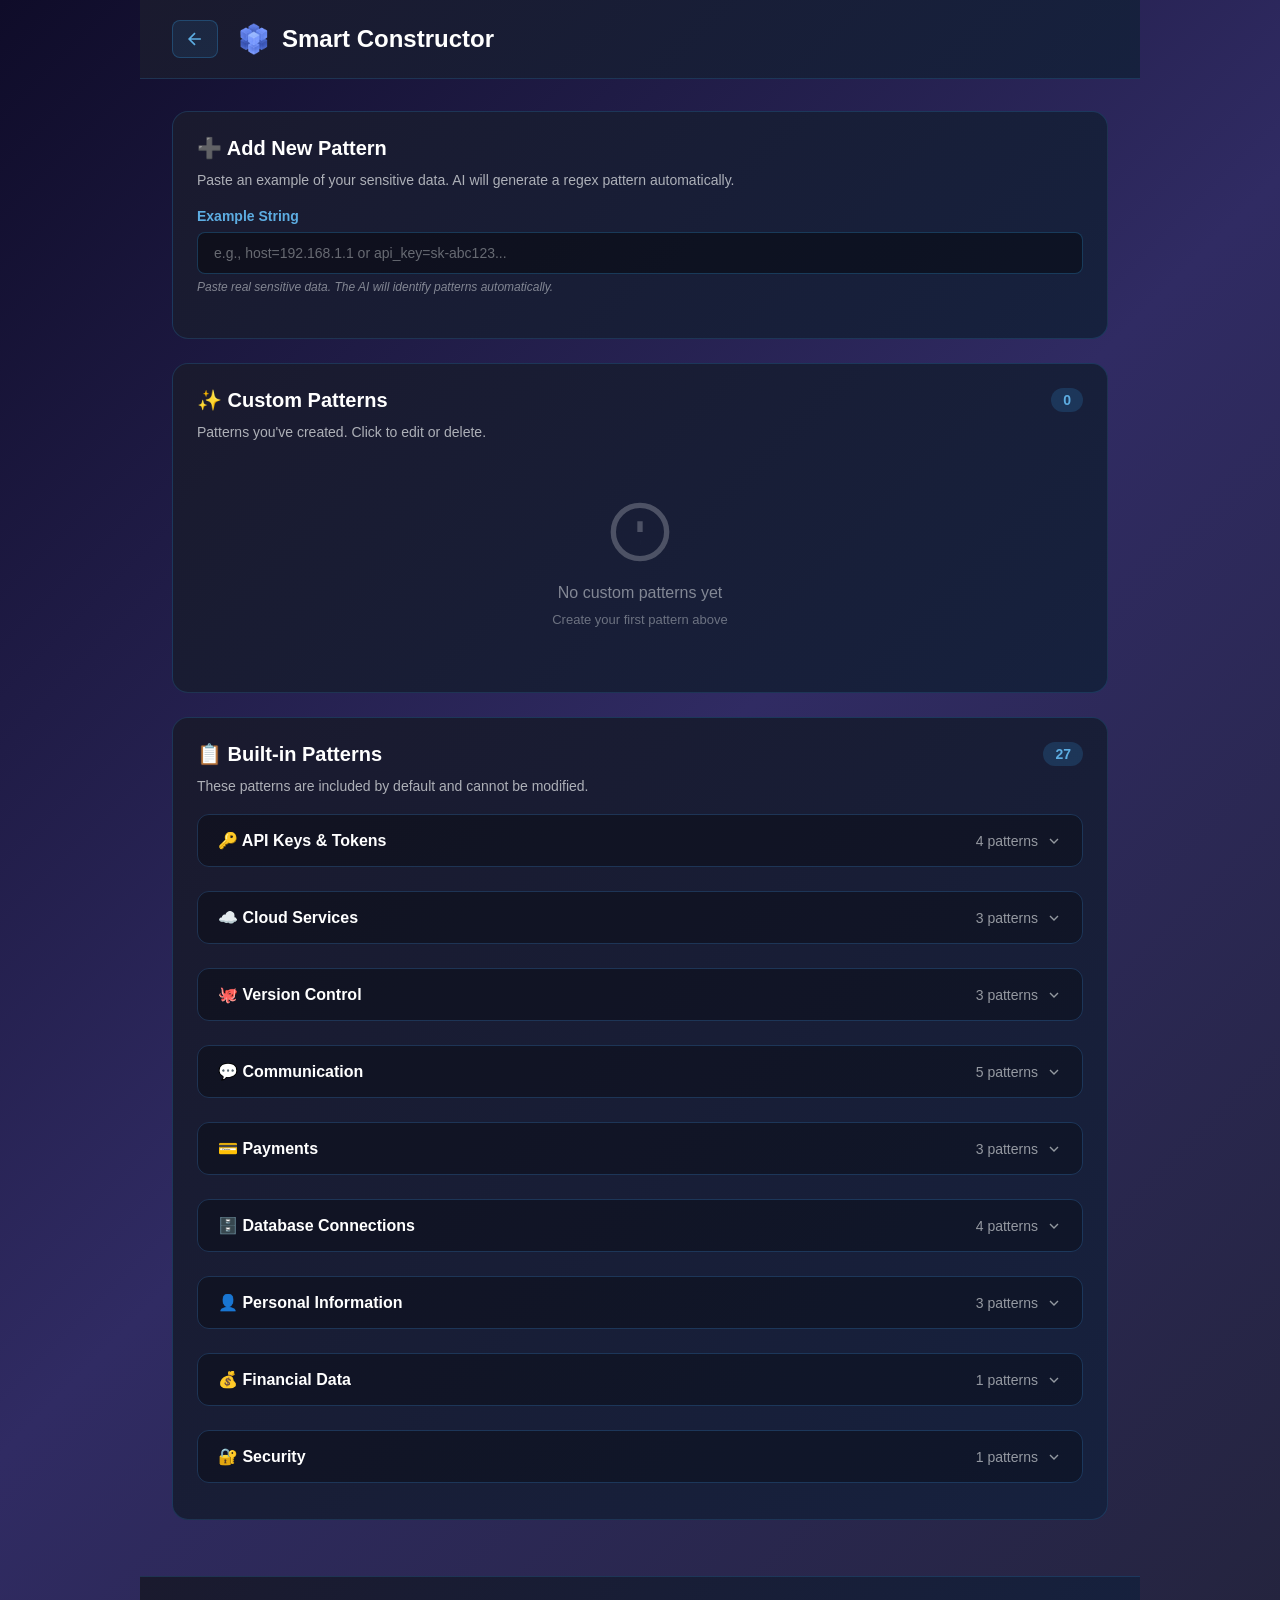
==== extension/constructor.html @ f518354b "Fix: Smart Constructor and clipboard paste improvements - Fixed custom pattern detection: content.js" ====
<!DOCTYPE html>
<html lang="en">

<head>
    <meta charset="UTF-8">
    <meta name="viewport" content="width=device-width, initial-scale=1.0">
    <title>Smart Constructor - Nolex</title>
    <link rel="stylesheet" href="constructor.css">
</head>

<body>
    <div class="constructor-container">
        <!-- Header -->
        <header class="constructor-header">
            <button id="back-btn" class="back-btn" title="Back to Popup">
                <svg width="20" height="20" viewBox="0 0 24 24" fill="none" stroke="currentColor" stroke-width="2">
                    <path d="M19 12H5M12 19l-7-7 7-7" />
                </svg>
            </button>
            <div class="header-title">
                <img src="icons/icon48.png" alt="Nolex" class="header-logo">
                <h1>Smart Constructor</h1>
            </div>
        </header>

        <!-- Main Content -->
        <main class="constructor-main">
            <!-- Add Pattern Section -->
            <section class="section add-section">
                <div class="section-header">
                    <h2>➕ Add New Pattern</h2>
                </div>
                <p class="section-description">
                    Paste an example of your sensitive data. AI will generate a regex pattern automatically.
                </p>

                <div class="add-pattern-form">
                    <!-- Step 1: Input Example -->
                    <div class="form-group">
                        <label for="example-input">Example String</label>
                        <input type="text" id="example-input" class="input-field"
                            placeholder="e.g., host=192.168.1.1 or api_key=sk-abc123...">
                        <small class="input-hint">
                            Paste real sensitive data. The AI will identify patterns automatically.
                        </small>
                    </div>

                    <!-- Pattern Analysis (shows after input) -->
                    <div id="pattern-analysis" class="pattern-analysis hidden">
                        <h3>🔍 Detected Pattern Parts</h3>
                        <div id="analysis-result" class="analysis-result">
                            <!-- Populated by JS -->
                        </div>
                        <div id="analysis-warnings" class="analysis-warnings">
                            <!-- Warnings shown here -->
                        </div>
                    </div>

                    <!-- Step 2: Configuration -->
                    <div id="pattern-config" class="pattern-config hidden">
                        <h3>⚙️ Pattern Configuration</h3>

                        <div class="form-group">
                            <label for="pattern-name">Pattern Name</label>
                            <input type="text" id="pattern-name" class="input-field"
                                placeholder="e.g., Internal Database Host">
                        </div>

                        <div class="form-group">
                            <label for="replacement-text">Replacement Text</label>
                            <input type="text" id="replacement-text" class="input-field"
                                placeholder="e.g., ***DB_HOST_REDACTED***">
                        </div>

                        <div class="form-group">
                            <label>Match Mode</label>
                            <div class="radio-group">
                                <label class="radio-label">
                                    <input type="radio" name="match-mode" value="pattern" checked>
                                    <span>Pattern Match</span>
                                    <small>Match similar values (recommended)</small>
                                </label>
                                <label class="radio-label">
                                    <input type="radio" name="match-mode" value="strict">
                                    <span>Strict Match</span>
                                    <small>Match only this exact value</small>
                                </label>
                            </div>
                        </div>

                        <div class="form-group">
                            <label class="checkbox-label">
                                <input type="checkbox" id="case-sensitive">
                                <span>Case sensitive</span>
                            </label>
                        </div>

                        <div class="form-group">
                            <label>Generated Regex Pattern</label>
                            <div class="regex-preview">
                                <code id="generated-regex">...</code>
                                <button id="edit-regex-btn" class="icon-btn" title="Edit regex manually">
                                    <svg width="16" height="16" viewBox="0 0 24 24" fill="none" stroke="currentColor"
                                        stroke-width="2">
                                        <path d="M11 4H4a2 2 0 0 0-2 2v14a2 2 0 0 0 2 2h14a2 2 0 0 0 2-2v-7"></path>
                                        <path d="M18.5 2.5a2.121 2.121 0 0 1 3 3L12 15l-4 1 1-4 9.5-9.5z"></path>
                                    </svg>
                                </button>
                            </div>
                            <textarea id="regex-editor" class="regex-editor hidden"
                                placeholder="Edit regex pattern..."></textarea>
                        </div>
                    </div>

                    <!-- Step 3: Test Pattern -->
                    <div id="pattern-test" class="pattern-test hidden">
                        <h3>🧪 Test Your Pattern</h3>

                        <div class="form-group">
                            <label for="test-input">Test String</label>
                            <input type="text" id="test-input" class="input-field"
                                placeholder="Enter text to test if pattern matches...">
                        </div>

                        <div id="test-result" class="test-result">
                            <!-- Test results shown here -->
                        </div>
                    </div>

                    <!-- Actions -->
                    <div id="pattern-actions" class="pattern-actions hidden">
                        <button id="clear-btn" class="btn btn-secondary">Clear</button>
                        <button id="save-pattern-btn" class="btn btn-primary">
                            Save Custom Pattern
                        </button>
                    </div>
                </div>
            </section>

            <!-- Custom Patterns Section -->
            <section class="section custom-section">
                <div class="section-header">
                    <h2>✨ Custom Patterns</h2>
                    <span class="pattern-count" id="custom-count">0</span>
                </div>
                <p class="section-description">
                    Patterns you've created. Click to edit or delete.
                </p>
                <div id="custom-patterns" class="patterns-container">
                    <div class="empty-state">
                        <svg width="64" height="64" viewBox="0 0 24 24" fill="none" stroke="currentColor"
                            stroke-width="2">
                            <circle cx="12" cy="12" r="10"></circle>
                            <path d="M12 8v4M12 16h.01"></path>
                        </svg>
                        <p>No custom patterns yet</p>
                        <small>Create your first pattern above</small>
                    </div>
                </div>
            </section>

            <!-- Built-in Patterns Section -->
            <section class="section built-in-section">
                <div class="section-header">
                    <h2>📋 Built-in Patterns</h2>
                    <span class="pattern-count" id="builtin-count">27</span>
                </div>
                <p class="section-description">
                    These patterns are included by default and cannot be modified.
                </p>
                <div id="builtin-patterns" class="patterns-container">
                    <!-- Dynamically populated by constructor.js -->
                    <div class="loading">Loading patterns...</div>
                </div>
            </section>
        </main>

        <!-- Footer -->
        <footer class="constructor-footer">
            <p>Nolex Smart Constructor • AI-powered pattern detection</p>
        </footer>

        <!-- Custom Confirm Dialog -->
        <div id="confirm-dialog" class="confirm-overlay hidden">
            <div class="confirm-modal">
                <p id="confirm-message">Are you sure?</p>
                <div class="confirm-buttons">
                    <button id="confirm-cancel" class="btn btn-secondary">Cancel</button>
                    <button id="confirm-ok" class="btn btn-primary">Delete</button>
                </div>
            </div>
        </div>
    </div>

    <!-- Scripts -->
    <script src="detector.js"></script>
    <script src="smart_generator.js"></script>
    <script src="constructor.js"></script>
</body>

</html>
---- extension/constructor.css ----
/* Smart Constructor Styles - Dark Theme */

* {
    margin: 0;
    padding: 0;
    box-sizing: border-box;
}

body {
    font-family: -apple-system, BlinkMacSystemFont, 'Segoe UI', Roboto, 'Helvetica Neue', Arial, sans-serif;
    background: linear-gradient(135deg, #0f0c29 0%, #302b63 50%, #24243e 100%);
    color: #ecf0f1;
    min-height: 100vh;
    overflow-x: hidden;
}

.constructor-container {
    max-width: 1000px;
    margin: 0 auto;
    min-height: 100vh;
    display: flex;
    flex-direction: column;
}

/* Header */
.constructor-header {
    background: linear-gradient(135deg, #1a1a2e 0%, #16213e 100%);
    padding: 20px 32px;
    display: flex;
    align-items: center;
    gap: 20px;
    border-bottom: 1px solid rgba(52, 152, 219, 0.2);
    position: sticky;
    top: 0;
    z-index: 100;
}

.back-btn {
    background: rgba(52, 152, 219, 0.1);
    border: 1px solid rgba(52, 152, 219, 0.3);
    border-radius: 8px;
    padding: 8px 12px;
    color: #5dade2;
    cursor: pointer;
    transition: all 0.2s ease;
    display: flex;
    align-items: center;
    justify-content: center;
}

.back-btn:hover {
    background: rgba(52, 152, 219, 0.2);
    border-color: #5dade2;
    transform: translateX(-2px);
}

.header-title {
    display: flex;
    align-items: center;
    gap: 12px;
    flex: 1;
}

.header-logo {
    width: 32px;
    height: 32px;
}

.constructor-header h1 {
    font-size: 24px;
    font-weight: 600;
    color: #fff;
}

/* Main Content */
.constructor-main {
    flex: 1;
    padding: 32px;
}

/* Sections */
.section {
    background: linear-gradient(135deg, #1a1a2e 0%, #16213e 100%);
    border: 1px solid rgba(52, 152, 219, 0.2);
    border-radius: 16px;
    padding: 24px;
    margin-bottom: 24px;
}

.section-header {
    display: flex;
    align-items: center;
    justify-content: space-between;
    margin-bottom: 12px;
}

.section-header h2 {
    font-size: 20px;
    font-weight: 600;
    color: #fff;
}

.pattern-count {
    background: rgba(52, 152, 219, 0.2);
    color: #5dade2;
    padding: 4px 12px;
    border-radius: 12px;
    font-size: 14px;
    font-weight: 600;
}

.section-description {
    color: rgba(236, 240, 241, 0.7);
    font-size: 14px;
    margin-bottom: 20px;
}

/* Patterns Container */
.patterns-container {
    display: flex;
    flex-direction: column;
    gap: 12px;
}

.loading,
.empty-state {
    text-align: center;
    padding: 40px 20px;
    color: rgba(236, 240, 241, 0.5);
}

.empty-state svg {
    margin-bottom: 16px;
    opacity: 0.5;
}

.empty-state p {
    font-size: 16px;
    margin-bottom: 8px;
}

.empty-state small {
    font-size: 13px;
    color: rgba(236, 240, 241, 0.4);
}

/* Pattern Category */
.pattern-category {
    border: 1px solid rgba(52, 152, 219, 0.2);
    border-radius: 12px;
    overflow: hidden;
    margin-bottom: 12px;
}

.category-header {
    background: rgba(0, 0, 0, 0.3);
    padding: 16px 20px;
    display: flex;
    align-items: center;
    justify-content: space-between;
    cursor: pointer;
    transition: all 0.2s ease;
}

.category-header:hover {
    background: rgba(52, 152, 219, 0.1);
}

.category-title {
    display: flex;
    align-items: center;
    gap: 12px;
    font-size: 16px;
    font-weight: 600;
    color: #fff;
}

.category-count {
    display: flex;
    align-items: center;
    gap: 8px;
    color: rgba(236, 240, 241, 0.6);
    font-size: 14px;
}

.expand-icon {
    transition: transform 0.3s ease;
}

.expand-icon.expanded {
    transform: rotate(180deg);
}

.category-patterns {
    max-height: 0;
    overflow: hidden;
    transition: max-height 0.3s ease;
}

.category-patterns.expanded {
    max-height: 2000px;
}

/* Pattern Item */
.pattern-item {
    padding: 16px 20px;
    border-top: 1px solid rgba(52, 152, 219, 0.1);
    transition: all 0.2s ease;
}

.pattern-item:hover {
    background: rgba(52, 152, 219, 0.05);
}

.pattern-header {
    display: flex;
    align-items: center;
    justify-content: space-between;
    margin-bottom: 8px;
}

.pattern-name {
    font-size: 15px;
    font-weight: 600;
    color: #fff;
}

.pattern-actions {
    display: flex;
    gap: 8px;
}

.pattern-detail {
    color: rgba(236, 240, 241, 0.7);
    font-size: 13px;
    margin-bottom: 4px;
}

.pattern-example {
    background: rgba(0, 0, 0, 0.3);
    padding: 8px 12px;
    border-radius: 6px;
    font-family: 'Monaco', 'Menlo', 'Ubuntu Mono', monospace;
    font-size: 12px;
    color: #95a5a6;
    overflow-x: auto;
}

/* Form Elements */
.form-group {
    margin-bottom: 20px;
}

.form-group label {
    display: block;
    margin-bottom: 8px;
    font-size: 14px;
    font-weight: 600;
    color: #5dade2;
}

.input-field {
    width: 100%;
    padding: 12px 16px;
    background: rgba(0, 0, 0, 0.4);
    border: 1px solid rgba(52, 152, 219, 0.3);
    border-radius: 8px;
    color: #ecf0f1;
    font-size: 14px;
    transition: all 0.2s ease;
}

.input-field:focus {
    outline: none;
    border-color: #5dade2;
    background: rgba(52, 152, 219, 0.1);
}

.input-field::placeholder {
    color: rgba(236, 240, 241, 0.4);
}

.input-hint {
    display: block;
    margin-top: 6px;
    font-size: 12px;
    color: rgba(236, 240, 241, 0.5);
    font-style: italic;
}

/* Pattern Analysis */
.pattern-analysis {
    background: rgba(52, 152, 219, 0.1);
    border: 1px solid rgba(52, 152, 219, 0.3);
    border-radius: 12px;
    padding: 16px;
    margin: 20px 0;
}

.pattern-analysis h3 {
    font-size: 16px;
    margin-bottom: 12px;
    color: #5dade2;
}

.analysis-result {
    font-family: 'Monaco', 'Menlo', 'Ubuntu Mono', monospace;
    font-size: 14px;
    line-height: 1.8;
    padding: 12px;
    background: rgba(0, 0, 0, 0.3);
    border-radius: 6px;
    margin-bottom: 12px;
}

.static-part {
    color: rgba(236, 240, 241, 0.7);
}

.dynamic-part {
    color: #5dade2;
    font-weight: 600;
    padding: 2px 6px;
    background: rgba(52, 152, 219, 0.2);
    border-radius: 4px;
    cursor: help;
}

.analysis-warnings {
    margin-top: 12px;
}

.warning-item {
    display: flex;
    align-items: flex-start;
    gap: 8px;
    padding: 8px 12px;
    background: rgba(230, 126, 34, 0.1);
    border: 1px solid rgba(230, 126, 34, 0.3);
    border-radius: 6px;
    margin-bottom: 8px;
    color: #f39c12;
    font-size: 13px;
}

/* Radio Group */
.radio-group {
    display: flex;
    flex-direction: column;
    gap: 12px;
}

.radio-label {
    display: flex;
    align-items: flex-start;
    gap: 12px;
    padding: 12px;
    background: rgba(0, 0, 0, 0.2);
    border: 1px solid rgba(52, 152, 219, 0.2);
    border-radius: 8px;
    cursor: pointer;
    transition: all 0.2s ease;
}

.radio-label:hover {
    background: rgba(52, 152, 219, 0.1);
    border-color: rgba(52, 152, 219, 0.4);
}

.radio-label input[type="radio"] {
    margin-top: 2px;
    accent-color: #3498db;
}

.radio-label span {
    flex: 1;
}

.radio-label span:first-of-type {
    font-weight: 600;
    color: #fff;
}

.radio-label small {
    display: block;
    margin-top: 4px;
    color: rgba(236, 240, 241, 0.6);
    font-size: 12px;
}

/* Checkbox */
.checkbox-label {
    display: flex;
    align-items: center;
    gap: 8px;
    cursor: pointer;
    color: #ecf0f1;
}

.checkbox-label input[type="checkbox"] {
    width: 18px;
    height: 18px;
    accent-color: #3498db;
    cursor: pointer;
}

/* Regex Preview */
.regex-preview {
    display: flex;
    align-items: center;
    gap: 8px;
    padding: 12px;
    background: rgba(0, 0, 0, 0.4);
    border: 1px solid rgba(52, 152, 219, 0.3);
    border-radius: 6px;
}

.regex-preview code {
    flex: 1;
    font-family: 'Monaco', 'Menlo', 'Ubuntu Mono', monospace;
    font-size: 13px;
    color: #5dade2;
    word-break: break-all;
}

.regex-editor {
    width: 100%;
    min-height: 80px;
    padding: 12px;
    background: rgba(0, 0, 0, 0.4);
    border: 1px solid rgba(52, 152, 219, 0.3);
    border-radius: 6px;
    color: #ecf0f1;
    font-family: 'Monaco', 'Menlo', 'Ubuntu Mono', monospace;
    font-size: 13px;
    resize: vertical;
}

.regex-editor:focus {
    outline: none;
    border-color: #5dade2;
    background: rgba(52, 152, 219, 0.1);
}

/* Test Result */
.test-result {
    margin-top: 12px;
    padding: 12px;
    background: rgba(0, 0, 0, 0.3);
    border-radius: 6px;
}

.test-match {
    padding: 8px 12px;
    background: rgba(46, 204, 113, 0.1);
    border: 1px solid rgba(46, 204, 113, 0.3);
    border-radius: 6px;
    margin-bottom: 8px;
    color: #2ecc71;
    font-size: 13px;
}

.test-no-match {
    padding: 8px 12px;
    background: rgba(231, 76, 60, 0.1);
    border: 1px solid rgba(231, 76, 60, 0.3);
    border-radius: 6px;
    color: #e74c3c;
    font-size: 13px;
}

/* Buttons */
.btn {
    padding: 12px 24px;
    border: none;
    border-radius: 8px;
    font-size: 14px;
    font-weight: 600;
    cursor: pointer;
    transition: all 0.2s ease;
}

.btn:hover {
    transform: translateY(-2px);
    box-shadow: 0 8px 16px rgba(0, 0, 0, 0.3);
}

.btn:active {
    transform: translateY(0);
}

.btn-primary {
    background: linear-gradient(135deg, #3498db 0%, #2980b9 100%);
    color: white;
}

.btn-primary:hover {
    background: linear-gradient(135deg, #5dade2 0%, #3498db 100%);
}

.btn-secondary {
    background: linear-gradient(135deg, #95a5a6 0%, #7f8c8d 100%);
    color: white;
}

.btn-secondary:hover {
    background: linear-gradient(135deg, #7f8c8d 0%, #6c7a7b 100%);
}

.btn-danger {
    background: linear-gradient(135deg, #e74c3c 0%, #c0392b 100%);
    color: white;
    font-size: 12px;
    padding: 6px 12px;
}

.icon-btn {
    background: rgba(52, 152, 219, 0.1);
    border: 1px solid rgba(52, 152, 219, 0.3);
    border-radius: 6px;
    padding: 6px;
    color: #5dade2;
    cursor: pointer;
    transition: all 0.2s ease;
    display: flex;
    align-items: center;
    justify-content: center;
}

.icon-btn:hover {
    background: rgba(52, 152, 219, 0.2);
    border-color: #5dade2;
}

.icon-btn-danger {
    background: rgba(231, 76, 60, 0.1);
    border-color: rgba(231, 76, 60, 0.3);
    color: #e74c3c;
}

.icon-btn-danger:hover {
    background: rgba(231, 76, 60, 0.2);
    border-color: #e74c3c;
}

.pattern-actions-inline {
    display: flex;
    gap: 8px;
}

.pattern-actions {
    display: flex;
    gap: 12px;
    margin-top: 16px;
}

/* Footer */
.constructor-footer {
    background: linear-gradient(135deg, #1a1a2e 0%, #16213e 100%);
    padding: 20px 32px;
    text-align: center;
    border-top: 1px solid rgba(52, 152, 219, 0.2);
    color: rgba(236, 240, 241, 0.5);
    font-size: 13px;
}

/* Hidden */
.hidden {
    display: none !important;
}

/* Animations */
@keyframes fadeIn {
    from {
        opacity: 0;
        transform: translateY(10px);
    }

    to {
        opacity: 1;
        transform: translateY(0);
    }
}

.pattern-item,
.pattern-category {
    animation: fadeIn 0.3s ease-out;
}

/* Custom Confirm Dialog */
.confirm-overlay {
    position: fixed;
    top: 0;
    left: 0;
    right: 0;
    bottom: 0;
    background: rgba(0, 0, 0, 0.7);
    display: flex;
    align-items: center;
    justify-content: center;
    z-index: 1000;
}

.confirm-modal {
    background: linear-gradient(135deg, #1a1a2e 0%, #16213e 100%);
    border: 1px solid rgba(52, 152, 219, 0.3);
    border-radius: 16px;
    padding: 24px 32px;
    max-width: 400px;
    text-align: center;
    box-shadow: 0 20px 60px rgba(0, 0, 0, 0.5);
}

.confirm-modal p {
    font-size: 16px;
    color: #ecf0f1;
    margin-bottom: 24px;
}

.confirm-buttons {
    display: flex;
    gap: 12px;
    justify-content: center;
}
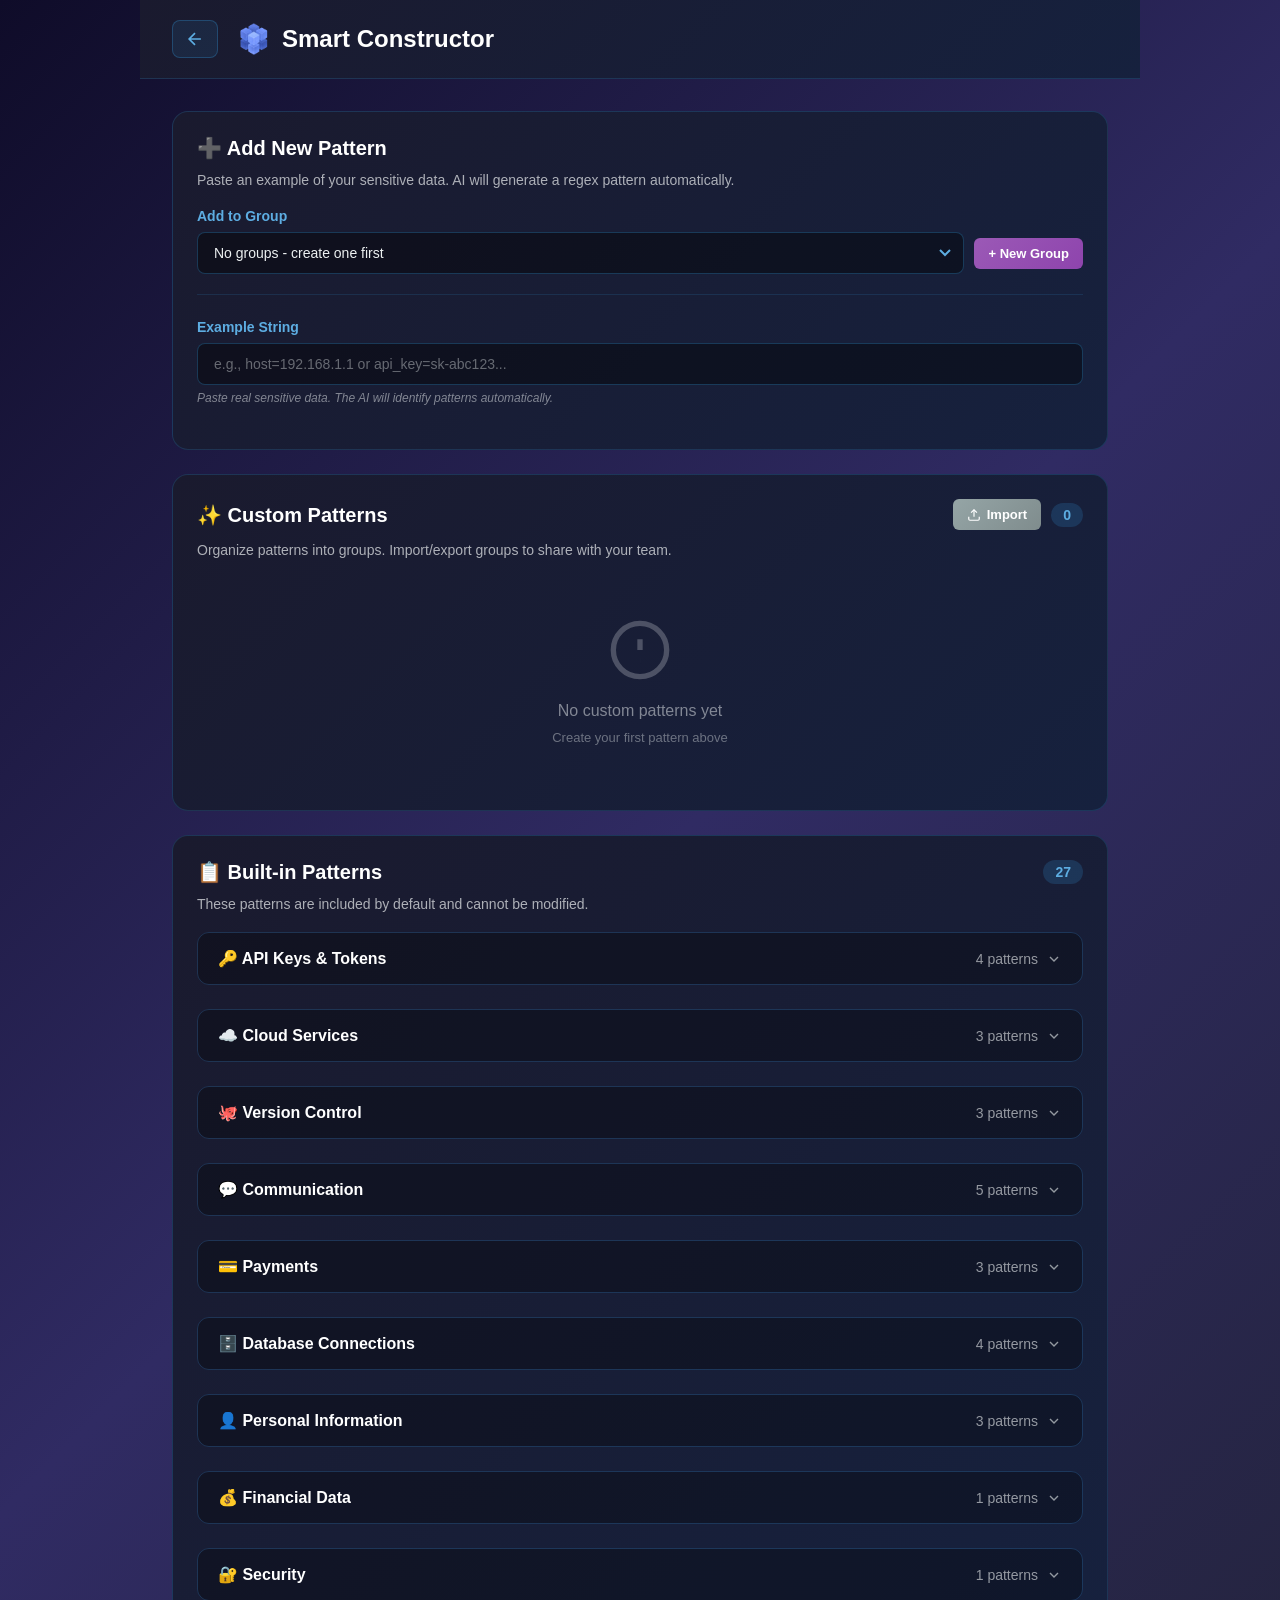
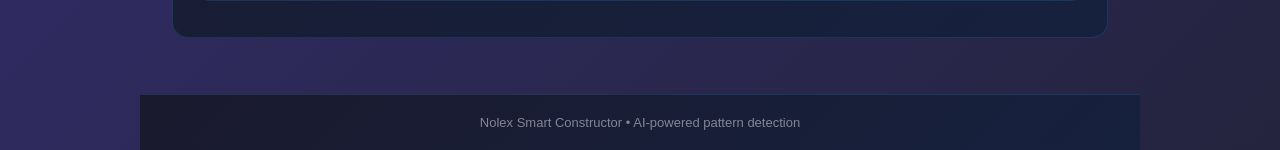
==== commit a7f4dab6: "Update extension: Pattern Groups, UI improvements, detector fixes - Add Pattern Groups with enable/d" ====
--- a/extension/constructor.html
+++ b/extension/constructor.html
@@ -35,6 +35,19 @@
                 </p>
 
                 <div class="add-pattern-form">
+                    <!-- Group Selection -->
+                    <div class="form-group group-select-row">
+                        <label for="group-select">Add to Group</label>
+                        <div class="group-select-wrapper">
+                            <select id="group-select" class="input-field select-field">
+                                <option value="">No groups - create one first</option>
+                            </select>
+                            <button id="new-group-inline-btn" class="btn btn-small btn-accent" title="Create new group">
+                                + New Group
+                            </button>
+                        </div>
+                    </div>
+
                     <!-- Step 1: Input Example -->
                     <div class="form-group">
                         <label for="example-input">Example String</label>
@@ -141,10 +154,20 @@
             <section class="section custom-section">
                 <div class="section-header">
                     <h2>✨ Custom Patterns</h2>
-                    <span class="pattern-count" id="custom-count">0</span>
+                    <div class="section-header-actions">
+                        <button id="import-group-btn" class="btn btn-small btn-secondary" title="Import pattern group from JSON file">
+                            <svg width="14" height="14" viewBox="0 0 24 24" fill="none" stroke="currentColor" stroke-width="2">
+                                <path d="M21 15v4a2 2 0 0 1-2 2H5a2 2 0 0 1-2-2v-4"></path>
+                                <polyline points="17 8 12 3 7 8"></polyline>
+                                <line x1="12" y1="3" x2="12" y2="15"></line>
+                            </svg>
+                            Import
+                        </button>
+                        <span class="pattern-count" id="custom-count">0</span>
+                    </div>
                 </div>
                 <p class="section-description">
-                    Patterns you've created. Click to edit or delete.
+                    Organize patterns into groups. Import/export groups to share with your team.
                 </p>
                 <div id="custom-patterns" class="patterns-container">
                     <div class="empty-state">
@@ -157,6 +180,8 @@
                         <small>Create your first pattern above</small>
                     </div>
                 </div>
+                <!-- Hidden file input for import -->
+                <input type="file" id="import-file-input" accept=".json" class="hidden">
             </section>
 
             <!-- Built-in Patterns Section -->
@@ -190,6 +215,27 @@
                 </div>
             </div>
         </div>
+
+        <!-- Group Create/Edit Dialog -->
+        <div id="group-dialog" class="confirm-overlay hidden">
+            <div class="confirm-modal group-dialog-modal">
+                <h3 id="group-dialog-title">New Group</h3>
+                <div class="form-group">
+                    <label for="group-name-input">Group Name</label>
+                    <input type="text" id="group-name-input" class="input-field"
+                        placeholder="e.g., Company Security Rules">
+                </div>
+                <div class="form-group">
+                    <label for="group-desc-input">Description (optional)</label>
+                    <input type="text" id="group-desc-input" class="input-field"
+                        placeholder="e.g., Corporate data protection patterns">
+                </div>
+                <div class="confirm-buttons">
+                    <button id="group-dialog-cancel" class="btn btn-secondary">Cancel</button>
+                    <button id="group-dialog-save" class="btn btn-primary">Save</button>
+                </div>
+            </div>
+        </div>
     </div>
 
     <!-- Scripts -->
@@ -198,4 +244,4 @@
     <script src="constructor.js"></script>
 </body>
 
-</html>+</html>
--- a/extension/constructor.css
+++ b/extension/constructor.css
@@ -100,6 +100,12 @@
     color: #fff;
 }
 
+.section-header-actions {
+    display: flex;
+    align-items: center;
+    gap: 10px;
+}
+
 .pattern-count {
     background: rgba(52, 152, 219, 0.2);
     color: #5dade2;
@@ -181,6 +187,7 @@
     gap: 8px;
     color: rgba(236, 240, 241, 0.6);
     font-size: 14px;
+    cursor: pointer;
 }
 
 .expand-icon {
@@ -210,6 +217,10 @@
 
 .pattern-item:hover {
     background: rgba(52, 152, 219, 0.05);
+}
+
+.pattern-item.pattern-disabled {
+    opacity: 0.5;
 }
 
 .pattern-header {
@@ -288,6 +299,128 @@
     font-style: italic;
 }
 
+/* Select Field */
+.select-field {
+    appearance: none;
+    -webkit-appearance: none;
+    background-image: url("data:image/svg+xml,%3Csvg width='12' height='8' viewBox='0 0 12 8' fill='none' xmlns='http://www.w3.org/2000/svg'%3E%3Cpath d='M1 1L6 6L11 1' stroke='%235dade2' stroke-width='2'/%3E%3C/svg%3E");
+    background-repeat: no-repeat;
+    background-position: right 12px center;
+    padding-right: 36px;
+    cursor: pointer;
+}
+
+.select-field option {
+    background: #1a1a2e;
+    color: #ecf0f1;
+}
+
+/* Group Select Row */
+.group-select-row {
+    margin-bottom: 24px;
+    padding-bottom: 20px;
+    border-bottom: 1px solid rgba(52, 152, 219, 0.15);
+}
+
+.group-select-wrapper {
+    display: flex;
+    gap: 10px;
+    align-items: center;
+}
+
+.group-select-wrapper .select-field {
+    flex: 1;
+}
+
+/* Group Header */
+.group-header {
+    flex-wrap: wrap;
+    gap: 8px;
+}
+
+.group-header-right {
+    display: flex;
+    align-items: center;
+    gap: 12px;
+}
+
+.group-description {
+    display: block;
+    font-size: 12px;
+    font-weight: 400;
+    color: rgba(236, 240, 241, 0.5);
+    margin-top: 2px;
+}
+
+.group-actions {
+    display: flex;
+    align-items: center;
+    gap: 6px;
+}
+
+.group-disabled {
+    opacity: 0.6;
+    border-color: rgba(52, 152, 219, 0.1);
+}
+
+.group-disabled .category-header {
+    background: rgba(0, 0, 0, 0.4);
+}
+
+.empty-group-state {
+    padding: 20px;
+    text-align: center;
+    color: rgba(236, 240, 241, 0.4);
+    font-size: 13px;
+    font-style: italic;
+}
+
+/* Toggle Switch */
+.toggle-switch {
+    position: relative;
+    display: inline-block;
+    width: 36px;
+    height: 20px;
+    cursor: pointer;
+}
+
+.toggle-switch input {
+    opacity: 0;
+    width: 0;
+    height: 0;
+}
+
+.toggle-slider {
+    position: absolute;
+    top: 0;
+    left: 0;
+    right: 0;
+    bottom: 0;
+    background: rgba(231, 76, 60, 0.4);
+    border-radius: 20px;
+    transition: all 0.3s ease;
+}
+
+.toggle-slider::before {
+    content: '';
+    position: absolute;
+    height: 14px;
+    width: 14px;
+    left: 3px;
+    bottom: 3px;
+    background: white;
+    border-radius: 50%;
+    transition: all 0.3s ease;
+}
+
+.toggle-switch input:checked + .toggle-slider {
+    background: rgba(46, 204, 113, 0.6);
+}
+
+.toggle-switch input:checked + .toggle-slider::before {
+    transform: translateX(16px);
+}
+
 /* Pattern Analysis */
 .pattern-analysis {
     background: rgba(52, 152, 219, 0.1);
@@ -514,6 +647,30 @@
     padding: 6px 12px;
 }
 
+.btn-small {
+    padding: 8px 14px;
+    font-size: 13px;
+    border-radius: 6px;
+    display: flex;
+    align-items: center;
+    gap: 6px;
+    white-space: nowrap;
+}
+
+.btn-small:hover {
+    transform: translateY(-1px);
+    box-shadow: 0 4px 8px rgba(0, 0, 0, 0.2);
+}
+
+.btn-accent {
+    background: linear-gradient(135deg, #9b59b6 0%, #8e44ad 100%);
+    color: white;
+}
+
+.btn-accent:hover {
+    background: linear-gradient(135deg, #af7ac5 0%, #9b59b6 100%);
+}
+
 .icon-btn {
     background: rgba(52, 152, 219, 0.1);
     border: 1px solid rgba(52, 152, 219, 0.3);
@@ -530,6 +687,11 @@
 .icon-btn:hover {
     background: rgba(52, 152, 219, 0.2);
     border-color: #5dade2;
+}
+
+.icon-btn-sm {
+    padding: 4px;
+    border-radius: 4px;
 }
 
 .icon-btn-danger {
@@ -621,4 +783,25 @@
     display: flex;
     gap: 12px;
     justify-content: center;
-}+}
+
+/* Group Dialog Modal */
+.group-dialog-modal {
+    max-width: 460px;
+    text-align: left;
+}
+
+.group-dialog-modal h3 {
+    font-size: 18px;
+    color: #fff;
+    margin-bottom: 20px;
+    text-align: center;
+}
+
+.group-dialog-modal .form-group {
+    margin-bottom: 16px;
+}
+
+.group-dialog-modal .confirm-buttons {
+    margin-top: 20px;
+}
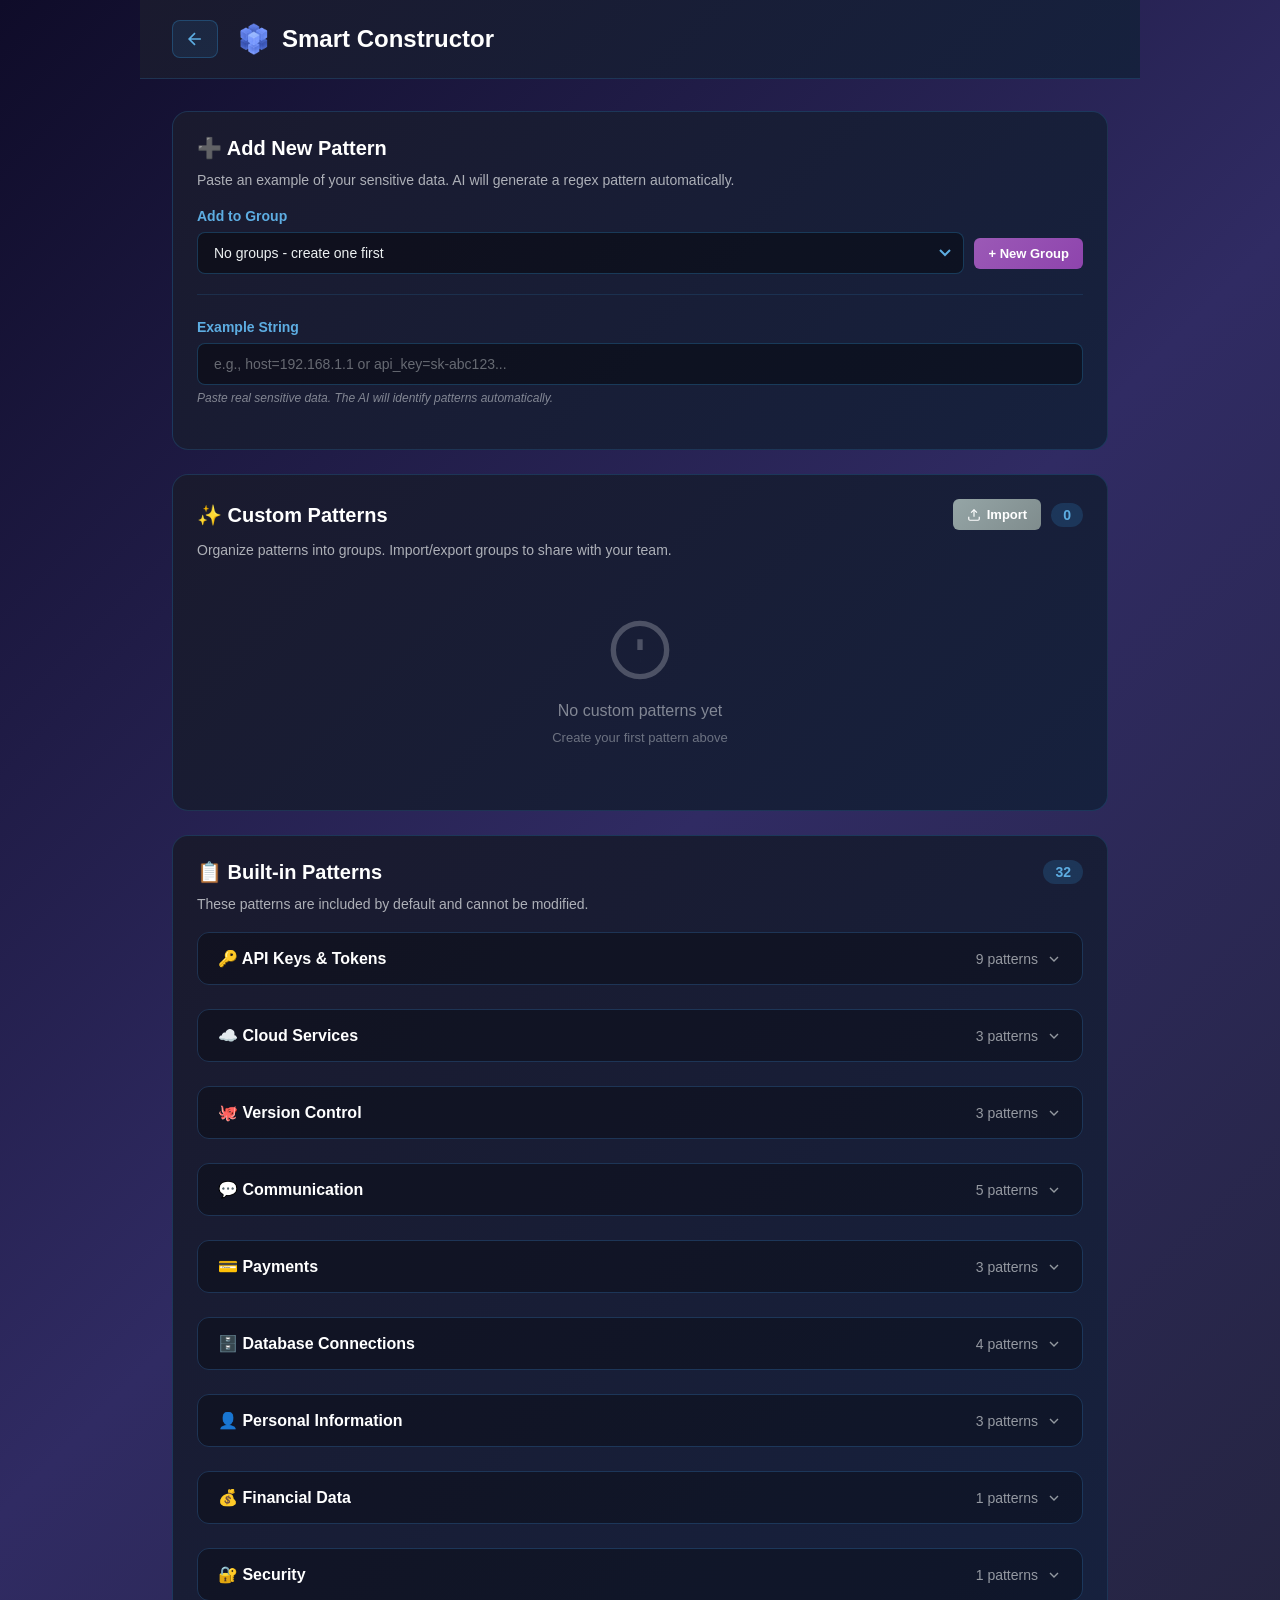
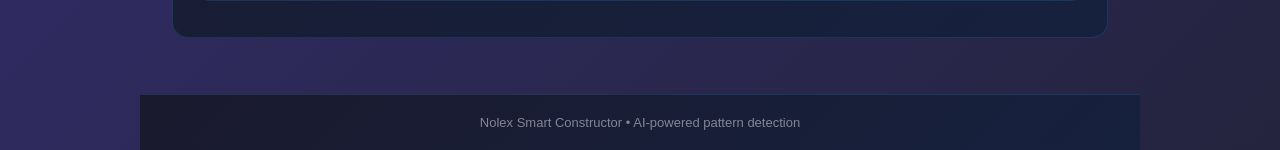
==== commit 41c4e1b2: "Update extension: new AI patterns, regex cheatsheet, popup menu, security improvements - detector.js" ====
--- a/extension/constructor.html
+++ b/extension/constructor.html
@@ -108,8 +108,43 @@
                             </label>
                         </div>
 
-                        <div class="form-group">
-                            <label>Generated Regex Pattern</label>
+                        <div class="form-group regex-group">
+                            <div class="label-with-info">
+                                <label>Generated Regex Pattern</label>
+                                <button id="regex-info-btn" class="regex-info-btn" type="button" title="Regex cheat sheet">
+                                    <span>i</span>
+                                </button>
+                            </div>
+                            <div id="regex-cheatsheet" class="regex-cheatsheet hidden">
+                                <div class="cheatsheet-content">
+                                    <div class="cheatsheet-title">Regex Cheat Sheet</div>
+                                    <div class="cheatsheet-grid">
+                                        <div class="cs-row"><code>.</code><span>Any character</span></div>
+                                        <div class="cs-row"><code>\d</code><span>Digit (0-9)</span></div>
+                                        <div class="cs-row"><code>\w</code><span>Letter, digit or _</span></div>
+                                        <div class="cs-row"><code>\s</code><span>Whitespace</span></div>
+                                        <div class="cs-row"><code>[abc]</code><span>a, b, or c</span></div>
+                                        <div class="cs-row"><code>[^abc]</code><span>Not a, b, or c</span></div>
+                                        <div class="cs-row"><code>[a-z]</code><span>Range a to z</span></div>
+                                        <div class="cs-row"><code>*</code><span>0 or more</span></div>
+                                        <div class="cs-row"><code>+</code><span>1 or more</span></div>
+                                        <div class="cs-row"><code>?</code><span>0 or 1 (optional)</span></div>
+                                        <div class="cs-row"><code>{3}</code><span>Exactly 3 times</span></div>
+                                        <div class="cs-row"><code>{2,5}</code><span>2 to 5 times</span></div>
+                                        <div class="cs-row"><code>^</code><span>Start of string</span></div>
+                                        <div class="cs-row"><code>$</code><span>End of string</span></div>
+                                        <div class="cs-row"><code>(a|b)</code><span>a or b</span></div>
+                                        <div class="cs-row"><code>(...)</code><span>Capture group</span></div>
+                                        <div class="cs-row"><code>\.</code><span>Literal dot</span></div>
+                                        <div class="cs-row"><code>\\</code><span>Escape special char</span></div>
+                                    </div>
+                                    <div class="cheatsheet-example">
+                                        <span class="cs-label">Example:</span>
+                                        <code>\d{3}-\d{2}-\d{4}</code>
+                                        <span class="cs-desc">matches 123-45-6789</span>
+                                    </div>
+                                </div>
+                            </div>
                             <div class="regex-preview">
                                 <code id="generated-regex">...</code>
                                 <button id="edit-regex-btn" class="icon-btn" title="Edit regex manually">
--- a/extension/constructor.css
+++ b/extension/constructor.css
@@ -537,6 +537,136 @@
     cursor: pointer;
 }
 
+/* Regex Info Button & Cheatsheet */
+.regex-group {
+    position: relative;
+}
+
+.label-with-info {
+    display: flex;
+    align-items: center;
+    gap: 8px;
+}
+
+.label-with-info label {
+    margin-bottom: 0;
+}
+
+.regex-info-btn {
+    width: 20px;
+    height: 20px;
+    border-radius: 50%;
+    border: 1.5px solid rgba(93, 173, 226, 0.6);
+    background: transparent;
+    color: #5dade2;
+    font-size: 12px;
+    font-weight: 700;
+    font-style: italic;
+    font-family: Georgia, 'Times New Roman', serif;
+    cursor: pointer;
+    display: flex;
+    align-items: center;
+    justify-content: center;
+    transition: all 0.2s ease;
+    padding: 0;
+    line-height: 1;
+    margin-bottom: 8px;
+}
+
+.regex-info-btn:hover {
+    background: rgba(93, 173, 226, 0.15);
+    border-color: #5dade2;
+}
+
+.regex-info-btn.active {
+    background: rgba(93, 173, 226, 0.2);
+    border-color: #5dade2;
+}
+
+.regex-cheatsheet {
+    position: absolute;
+    top: 32px;
+    left: 0;
+    z-index: 50;
+    width: 340px;
+    animation: fadeIn 0.15s ease-out;
+}
+
+.cheatsheet-content {
+    background: linear-gradient(135deg, #1a1a2e 0%, #16213e 100%);
+    border: 1px solid rgba(93, 173, 226, 0.4);
+    border-radius: 12px;
+    padding: 16px;
+    box-shadow: 0 12px 40px rgba(0, 0, 0, 0.5);
+}
+
+.cheatsheet-title {
+    font-size: 13px;
+    font-weight: 600;
+    color: #5dade2;
+    margin-bottom: 12px;
+    text-align: center;
+}
+
+.cheatsheet-grid {
+    display: grid;
+    grid-template-columns: 1fr 1fr;
+    gap: 4px 12px;
+}
+
+.cs-row {
+    display: flex;
+    align-items: center;
+    gap: 8px;
+    padding: 3px 0;
+}
+
+.cs-row code {
+    font-family: 'Monaco', 'Menlo', monospace;
+    font-size: 12px;
+    color: #5dade2;
+    background: rgba(0, 0, 0, 0.3);
+    padding: 2px 6px;
+    border-radius: 4px;
+    min-width: 52px;
+    text-align: center;
+}
+
+.cs-row span {
+    font-size: 11px;
+    color: rgba(236, 240, 241, 0.7);
+}
+
+.cheatsheet-example {
+    margin-top: 10px;
+    padding-top: 10px;
+    border-top: 1px solid rgba(93, 173, 226, 0.15);
+    display: flex;
+    align-items: center;
+    gap: 6px;
+    flex-wrap: wrap;
+}
+
+.cheatsheet-example .cs-label {
+    font-size: 11px;
+    color: rgba(236, 240, 241, 0.5);
+    font-weight: 600;
+}
+
+.cheatsheet-example code {
+    font-family: 'Monaco', 'Menlo', monospace;
+    font-size: 12px;
+    color: #2ecc71;
+    background: rgba(0, 0, 0, 0.3);
+    padding: 2px 6px;
+    border-radius: 4px;
+}
+
+.cheatsheet-example .cs-desc {
+    font-size: 11px;
+    color: rgba(236, 240, 241, 0.5);
+}
+
 /* Regex Preview */
 .regex-preview {
     display: flex;
